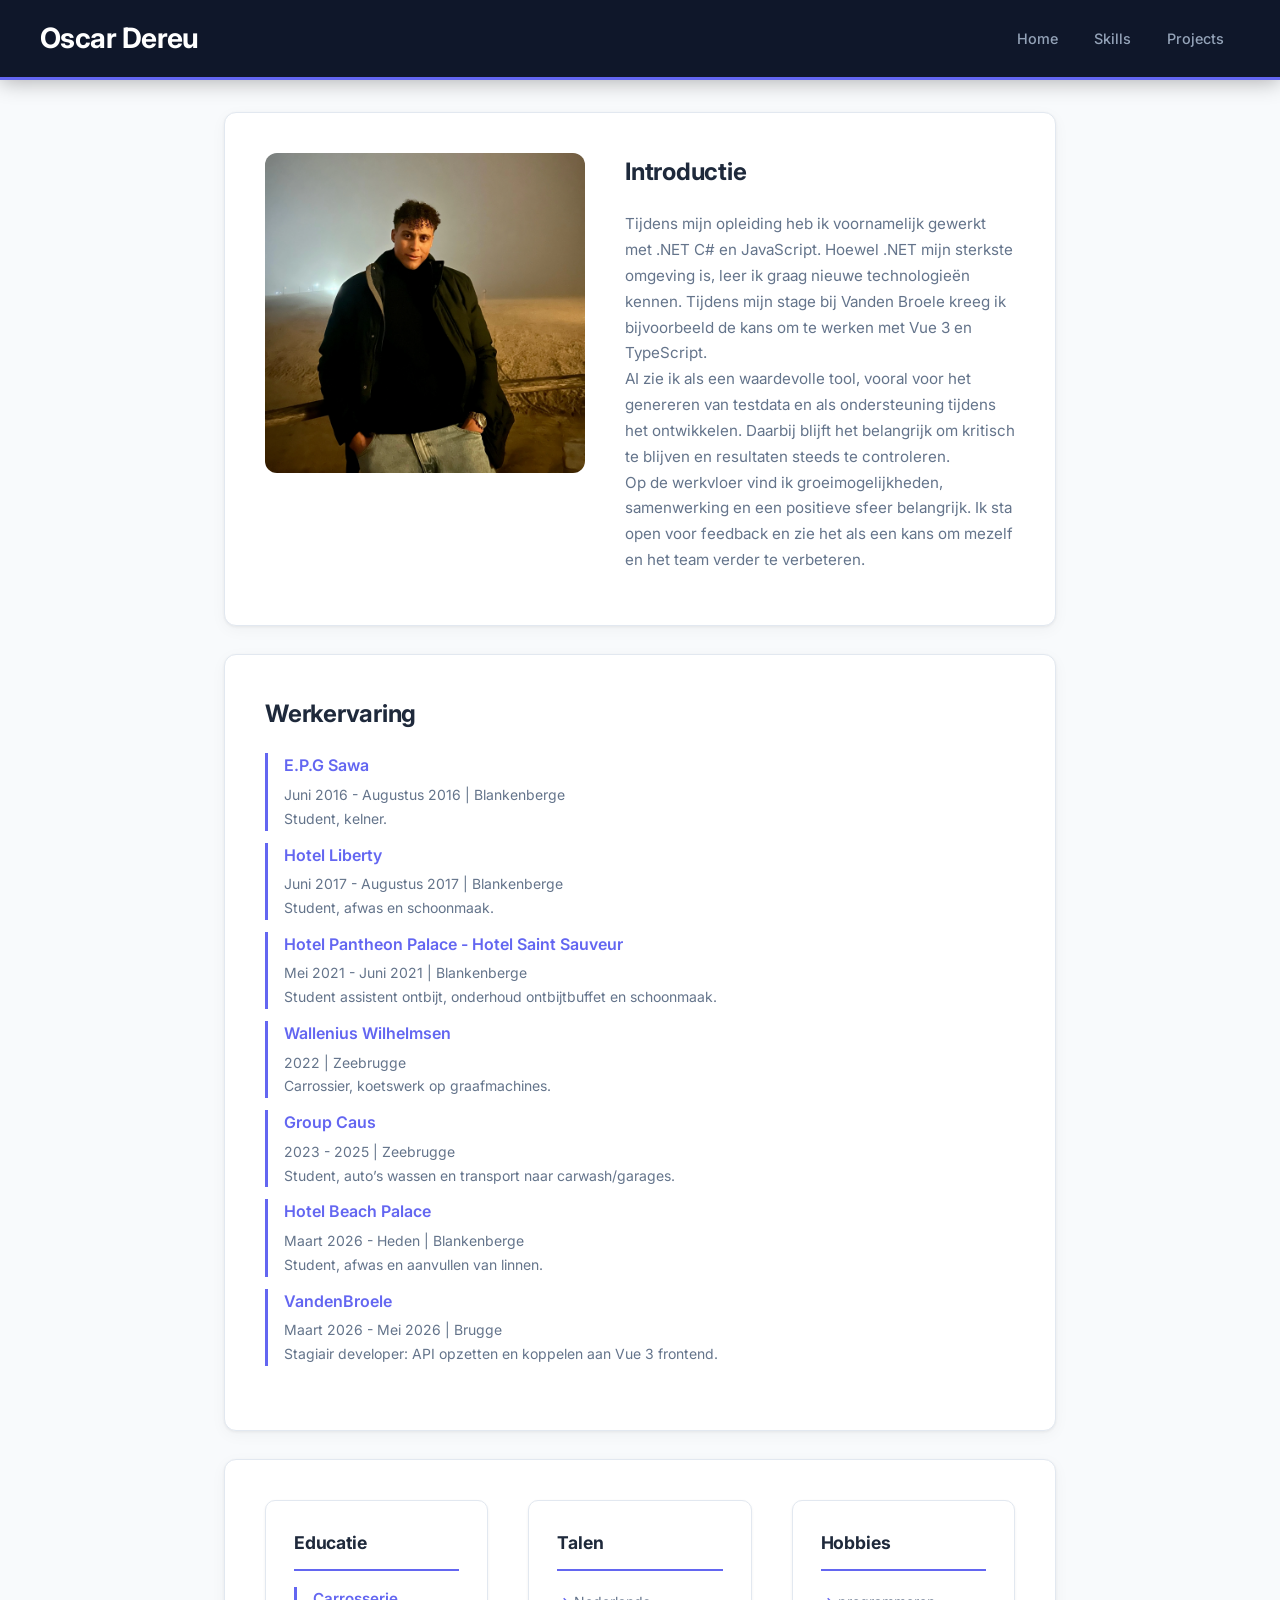
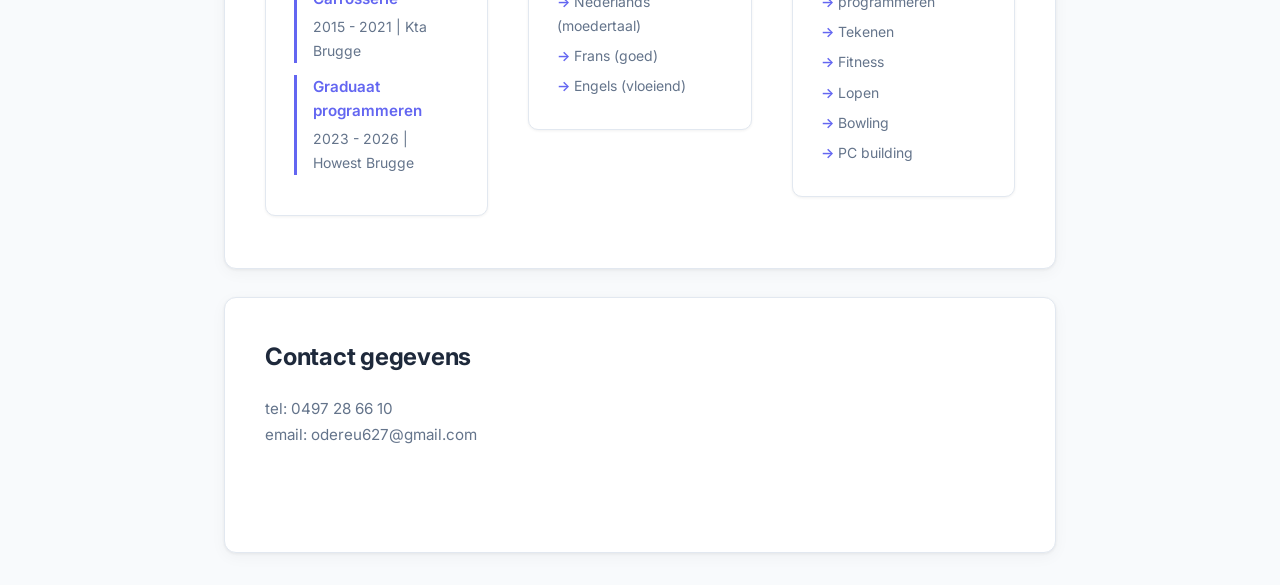
==== index.html @ b898b73a "Add project pages and style" ====
<!doctype html>
<html lang="en">
  <head>
    <meta charset="UTF-8" />
    <meta name="viewport" content="width=device-width, initial-scale=1.0" />
    <link rel="stylesheet" href="assets/css/reset.css" />
    <link rel="stylesheet" href="assets/css/base.css" />
    <link rel="stylesheet" href="assets/css/components.css" />
    <link rel="stylesheet" href="assets/css/cards.css" />
    <title>Home</title>
  </head>
  <body>
    <header>
      <div>
        <h1>Oscar Dereu</h1>
      </div>

      <nav class="navbar">
        <div class="navbar-items">
          <li class="navbar-item">
            <a href="#">Home</a>
          </li>

          <li class="navbar-item">
            <a href="pages/skills.html">Skills</a>
          </li>

          <li class="navbar-item">
            <a href="pages/projects.html">Projects</a>
          </li>
        </div>
      </nav>
    </header>

    <main>
      <section class="container">
        <img src="assets/images/self.webp" alt="picture" id="self" />

        <div>
          <h2>Introductie</h2>

          <p>
            Tijdens mijn opleiding heb ik voornamelijk gewerkt met .NET C# en
            JavaScript. Hoewel .NET mijn sterkste omgeving is, leer ik graag
            nieuwe technologieën kennen. Tijdens mijn stage bij Vanden Broele
            kreeg ik bijvoorbeeld de kans om te werken met Vue 3 en TypeScript.
          </p>

          <p>
            AI zie ik als een waardevolle tool, vooral voor het genereren van
            testdata en als ondersteuning tijdens het ontwikkelen. Daarbij
            blijft het belangrijk om kritisch te blijven en resultaten steeds te
            controleren.
          </p>

          <p>
            Op de werkvloer vind ik groeimogelijkheden, samenwerking en een
            positieve sfeer belangrijk. Ik sta open voor feedback en zie het als
            een kans om mezelf en het team verder te verbeteren.
          </p>
        </div>
      </section>

      <section class="container">
        <div>
          <h2>Werkervaring</h2>

          <div class="experience-item">
            <h3>E.P.G Sawa</h3>
            <p>
              Juni 2016 - Augustus 2016 | Blankenberge<br />
              Student, kelner.
            </p>
          </div>

          <div class="experience-item">
            <h3>Hotel Liberty</h3>
            <p>
              Juni 2017 - Augustus 2017 | Blankenberge<br />
              Student, afwas en schoonmaak.
            </p>
          </div>

          <div class="experience-item">
            <h3>Hotel Pantheon Palace - Hotel Saint Sauveur</h3>
            <p>
              Mei 2021 - Juni 2021 | Blankenberge<br />
              Student assistent ontbijt, onderhoud ontbijtbuffet en schoonmaak.
            </p>
          </div>

          <div class="experience-item">
            <h3>Wallenius Wilhelmsen</h3>
            <p>
              2022 | Zeebrugge<br />
              Carrossier, koetswerk op graafmachines.
            </p>
          </div>

          <div class="experience-item">
            <h3>Group Caus</h3>
            <p>
              2023 - 2025 | Zeebrugge<br />
              Student, auto’s wassen en transport naar carwash/garages.
            </p>
          </div>

          <div class="experience-item">
            <h3>Hotel Beach Palace</h3>
            <p>
              Maart 2026 - Heden | Blankenberge<br />
              Student, afwas en aanvullen van linnen.
            </p>
          </div>

          <div class="experience-item">
            <h3>VandenBroele</h3>
            <p>
              Maart 2026 - Mei 2026 | Brugge<br />
              Stagiair developer: API opzetten en koppelen aan Vue 3 frontend.
            </p>
          </div>
        </div>
      </section>

      <section class="container">
        <div class="card">
          <h2>Educatie</h2>

          <div class="experience-item">
            <h3>Carrosserie</h3>
            <p>2015 - 2021 | Kta Brugge</p>
          </div>

          <div class="experience-item">
            <h3>Graduaat programmeren</h3>
            <p>2023 - 2026 | Howest Brugge</p>
          </div>
        </div>
        <div class="card">
          <h2>Talen</h2>

          <ul>
            <li>Nederlands (moedertaal)</li>
            <li>Frans (goed)</li>
            <li>Engels (vloeiend)</li>
          </ul>
      </div>
      <div class="card">
          <h2>Hobbies</h2>

          <ul>
            <li>programmeren</li>
            <li>Tekenen</li>
            <li>Fitness</li>
            <li>Lopen</li>
            <li>Bowling</li>
            <li>PC building</li>
          </ul>
      </div>
      </section>
      <section class="container">
        <div>
            <h2>Contact gegevens</h2>

            <p>
                tel: 0497 28 66 10
            </p>

            <p>
                email: odereu627@gmail.com
            </p>

        </div>

      </section>
    </main>
  </body>
</html>
---- assets/css/base.css ----
@import url('https://fonts.googleapis.com/css2?family=Inter:wght@400;500;600;700&display=swap');

:root {
    --navy: #0F172A;
    --slate: #1E293B;
    --accent: #6366F1;
    --accent-light: #818CF8;
    --accent-glow: rgba(99, 102, 241, 0.15);
    --bg: #F8FAFC;
    --surface: #FFFFFF;
    --text: #1E293B;
    --text-muted: #64748B;
    --border: #E2E8F0;
}

*, *::before, *::after {
    box-sizing: border-box;
}

body {
    font-family: 'Inter', system-ui, sans-serif;
    background-color: var(--bg);
    color: var(--text);
    line-height: 1.6;
}

header, main, footer {
    margin-bottom: 2rem;
}

header {
    background-color: var(--navy);
    padding: 1rem 2.5rem;

    display: flex;
    justify-content: space-between;
    align-items: center;

    border-bottom: 3px solid var(--accent);
    box-shadow: 0 2px 20px rgba(0, 0, 0, 0.3);
}

header h1 {
    color: var(--surface);
    font-size: 1.75rem;
    font-weight: 700;
    letter-spacing: -0.02em;
}

header h1 span {
    color: var(--accent-light);
}

.navbar-items {
    display: flex;
    gap: 0.25rem;
    list-style: none;
}

header nav a {
    color: #94A3B8;
    text-decoration: none;
    font-weight: 500;
    font-size: 0.9rem;

    padding: 0.5rem 1rem;
    border-radius: 6px;

    transition: all 0.2s ease;
}

header nav a:hover {
    color: var(--surface);
    background-color: rgba(255, 255, 255, 0.08);
}

li {
    list-style: none;
}

main {
    margin-left: auto;
    margin-right: auto;
    width: 65%;
    max-width: 960px;
}

img {
    height: 20rem;
    border-radius: 12px;
    object-fit: cover;
}
---- assets/css/components.css ----
.container {
    margin-bottom: 1.75rem;
    display: flex;
    align-items: flex-start;
    justify-content: space-between;

    min-height: 16rem;
    padding: 2.5rem;

    background: var(--surface);
    border: 1px solid var(--border);
    border-radius: 12px;

    box-shadow: 0 1px 3px rgba(0, 0, 0, 0.06), 0 4px 16px rgba(0, 0, 0, 0.04);

    color: var(--text);
    gap: 2.5rem;

    transition: box-shadow 0.2s ease;
}

.container:hover {
    box-shadow: 0 4px 24px rgba(99, 102, 241, 0.1), 0 1px 3px rgba(0, 0, 0, 0.06);
}

.container h2 {
    color: var(--text);
    font-size: 1.5rem;
    font-weight: 700;
    margin-bottom: 1.25rem;
    letter-spacing: -0.01em;
}

.container h3 {
    color: var(--accent);
    font-size: 1rem;
    font-weight: 600;
    margin-bottom: 0.25rem;
}

.container div {
    margin-bottom: 0.75rem;
}

.container p {
    color: var(--text-muted);
    line-height: 1.7;
    font-size: 0.95rem;
}

.experience-item {
    border-left: 3px solid var(--accent);
    padding-left: 1rem;
    margin-bottom: 1.25rem;
}

.experience-item p {
    font-size: 0.875rem;
    color: var(--text-muted);
}

.link {
    display: inline-block;
    margin-top: 1rem;
    padding: 0.65rem 1.4rem;

    background-color: var(--accent);
    color: white;
    text-decoration: none;
    font-size: 0.9rem;
    font-weight: 500;

    border-radius: 8px;
    transition: all 0.2s ease;
    box-shadow: 0 2px 8px rgba(99, 102, 241, 0.3);
}

.link:hover {
    background-color: #4F46E5;
    transform: translateY(-2px);
    box-shadow: 0 4px 16px rgba(99, 102, 241, 0.4);
}

/* ── Project detail page ── */

.project-hero {
    background: var(--surface);
    border: 1px solid var(--border);
    border-radius: 12px;
    padding: 2.5rem;
    margin-bottom: 1.75rem;
    box-shadow: 0 1px 3px rgba(0,0,0,0.06);
}

.project-back a {
    font-size: 0.875rem;
    color: var(--accent);
    text-decoration: none;
    font-weight: 500;
    display: inline-block;
    margin-bottom: 1.25rem;
    transition: opacity 0.2s;
}

.project-back a:hover { opacity: 0.7; }

.project-hero h2 {
    font-size: 1.75rem;
    font-weight: 700;
    color: var(--text);
    letter-spacing: -0.02em;
    margin-bottom: 0.75rem;
}

.project-hero p {
    color: var(--text-muted);
    line-height: 1.75;
    max-width: 640px;
    margin-bottom: 1.25rem;
}

.badge-row {
    display: flex;
    flex-wrap: wrap;
    gap: 0.5rem;
    margin-bottom: 1.5rem;
}

.badge {
    background-color: var(--accent-glow);
    color: var(--accent);
    font-size: 0.8rem;
    font-weight: 600;
    padding: 0.3rem 0.75rem;
    border-radius: 999px;
    border: 1px solid rgba(99, 102, 241, 0.25);
}

.project-gallery-section {
    margin-bottom: 1.75rem;
}

.section-label {
    font-size: 0.75rem;
    font-weight: 700;
    text-transform: uppercase;
    letter-spacing: 0.1em;
    color: var(--text-muted);
    margin-bottom: 1rem;
}

.gallery {
    display: grid;
    grid-template-columns: repeat(3, 1fr);
    gap: 1rem;
}

.gallery img {
    width: 100%;
    height: 14rem;
    object-fit: cover;
    border-radius: 10px;
    border: 1px solid var(--border);
    transition: transform 0.2s ease, box-shadow 0.2s ease;
}

.gallery img:hover {
    transform: scale(1.02);
    box-shadow: 0 8px 24px rgba(0,0,0,0.12);
}

.project-details {
    display: grid;
    grid-template-columns: repeat(3, 1fr);
    gap: 1rem;
    margin-bottom: 2rem;
}

.detail-card {
    background: var(--surface);
    border: 1px solid var(--border);
    border-radius: 10px;
    padding: 1.75rem;
    box-shadow: 0 1px 3px rgba(0,0,0,0.06);
    transition: border-color 0.2s, box-shadow 0.2s;
}

.detail-card:hover {
    border-color: var(--accent);
    box-shadow: 0 4px 16px rgba(99, 102, 241, 0.1);
}

.detail-card h3 {
    font-size: 0.95rem;
    font-weight: 700;
    color: var(--text);
    margin-bottom: 0.75rem;
    padding-bottom: 0.6rem;
    border-bottom: 2px solid var(--accent);
}

.detail-card p, .detail-card li {
    font-size: 0.875rem;
    color: var(--text-muted);
    line-height: 1.7;
}

.detail-card ul {
    padding-left: 0;
}

.detail-card li {
    padding: 0.2rem 0;
}

.detail-card li::before {
    content: '→ ';
    color: var(--accent);
    font-weight: 600;
}
---- assets/css/cards.css ----
.card {
    background-color: var(--surface);

    border: 1px solid var(--border);
    border-radius: 10px;

    padding: 1.75rem;

    box-shadow: 0 1px 3px rgba(0, 0, 0, 0.06);

    transition: all 0.2s ease;
    flex: 1;
}

.card:hover {
    transform: translateY(-4px);
    border-color: var(--accent);
    box-shadow: 0 8px 24px rgba(99, 102, 241, 0.12);
}

.card h2 {
    color: var(--text);
    font-size: 1.1rem;
    font-weight: 700;
    margin-bottom: 1rem;
    padding-bottom: 0.75rem;
    border-bottom: 2px solid var(--accent);
    letter-spacing: -0.01em;
}

.card h3 {
    color: var(--accent);
    font-size: 0.95rem;
    font-weight: 600;
    margin-bottom: 0.25rem;
}

.card p, .card li {
    color: var(--text-muted);
    font-size: 0.875rem;
    line-height: 1.7;
}

.card ul {
    padding-left: 0;
}

.card ul li {
    padding: 0.2rem 0;
}

.card ul li::before {
    content: '→ ';
    color: var(--accent);
    font-weight: 600;
}
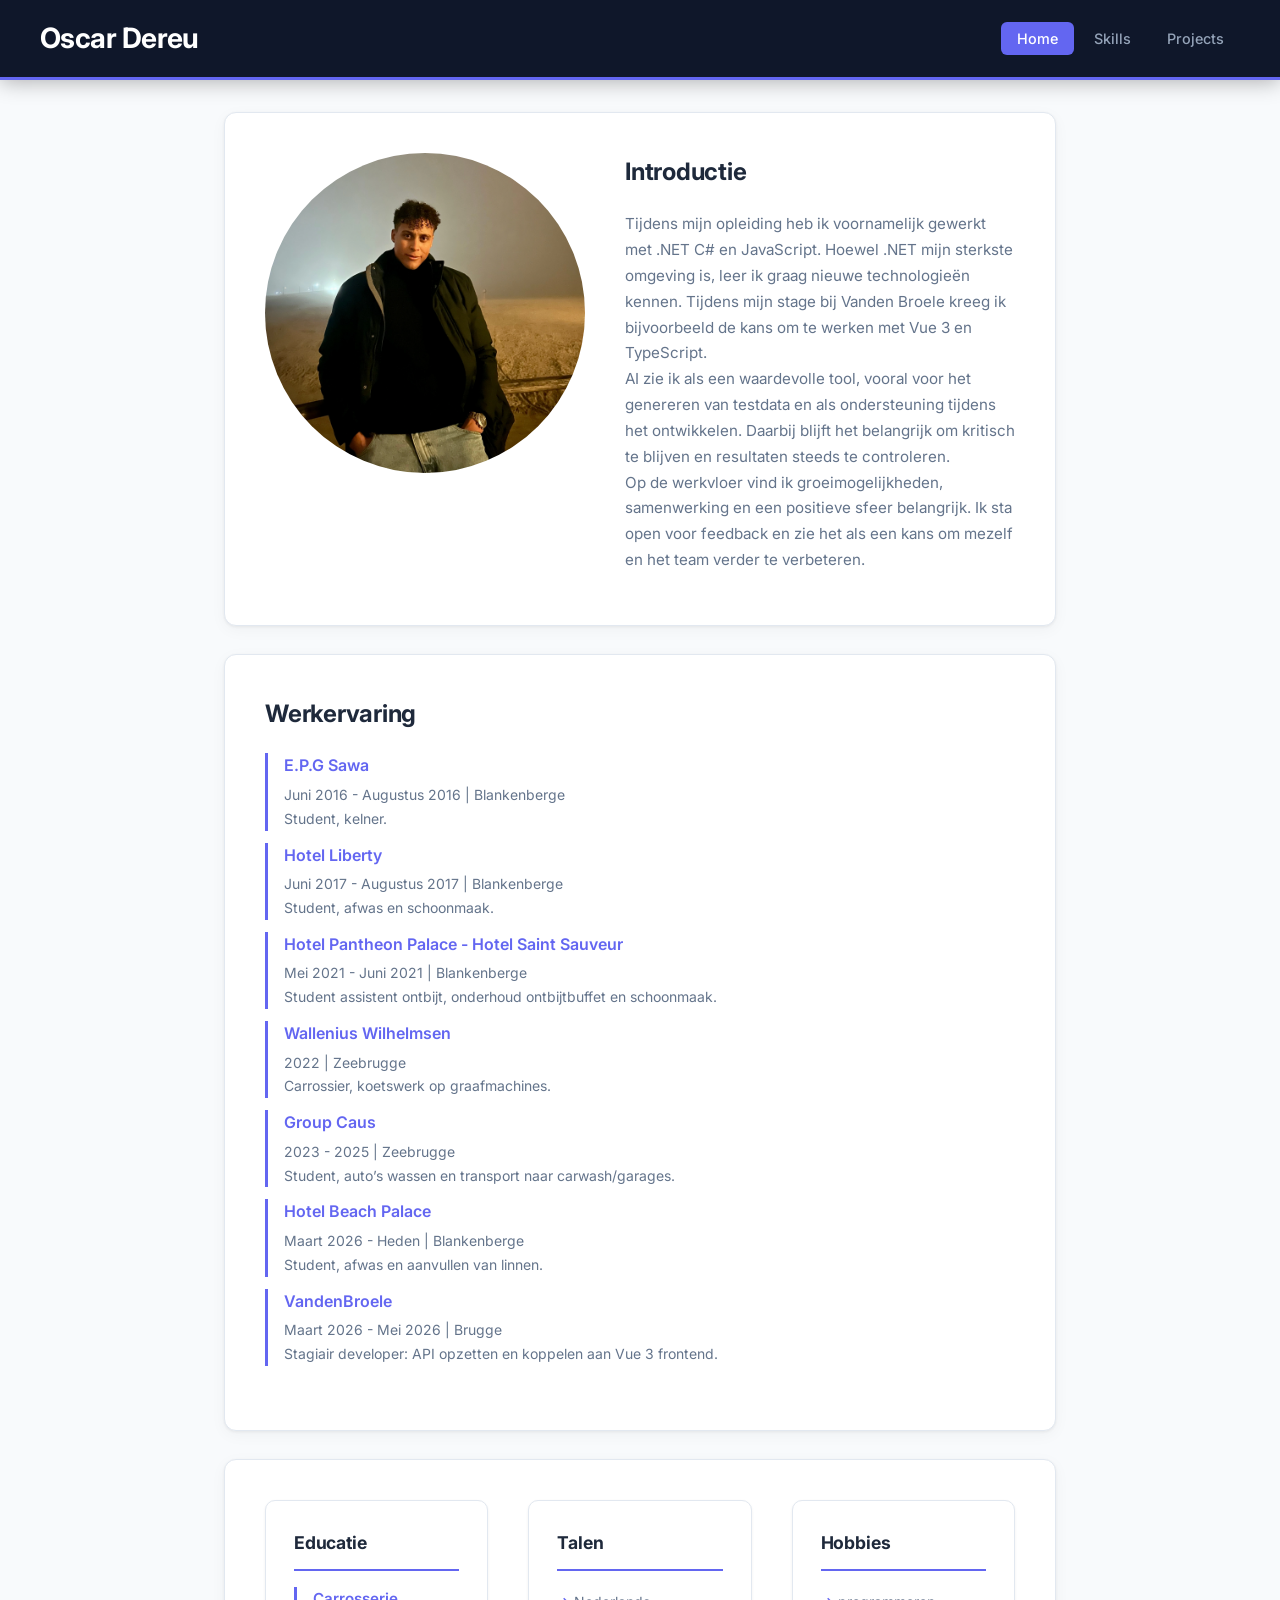
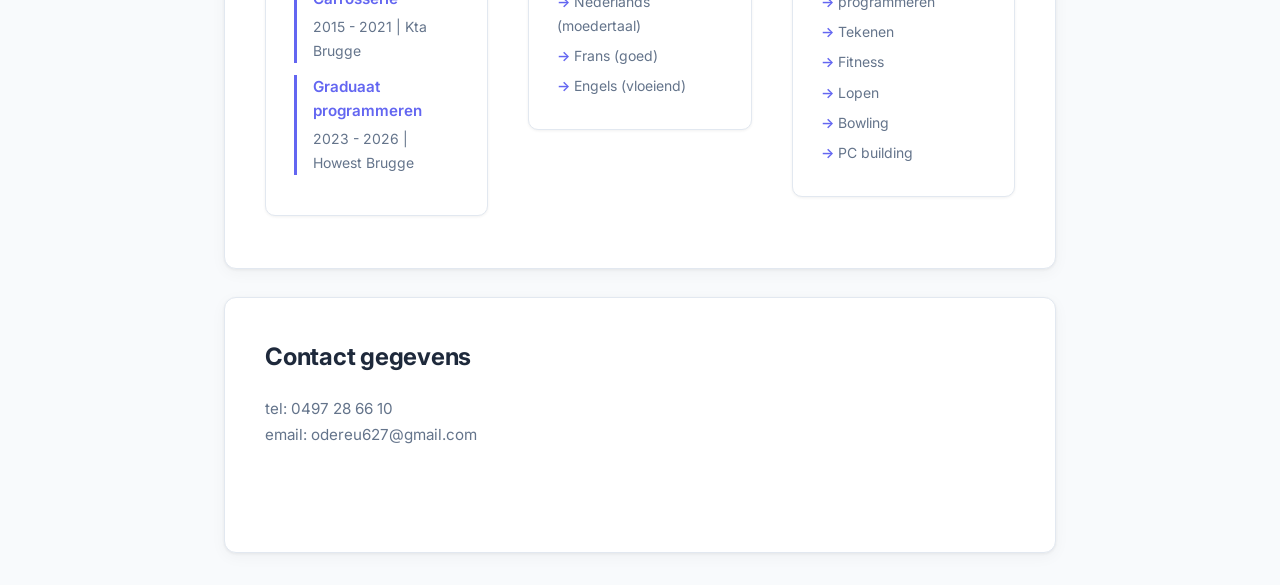
==== commit bab1b5b1: "Add new style to the skills page and add new pictures" ====
--- a/index.html
+++ b/index.html
@@ -175,5 +175,6 @@
 
       </section>
     </main>
+    <script src="assets/js/nav-active.js"></script>
   </body>
 </html>
--- a/assets/css/base.css
+++ b/assets/css/base.css
@@ -74,6 +74,11 @@
     background-color: rgba(255, 255, 255, 0.08);
 }
 
+header nav a.active {
+    color: var(--surface);
+    background-color: var(--accent);
+}
+
 li {
     list-style: none;
 }
@@ -90,3 +95,7 @@
     border-radius: 12px;
     object-fit: cover;
 }
+
+#self {
+    border-radius: 20rem;
+}
--- a/assets/css/components.css
+++ b/assets/css/components.css
@@ -218,3 +218,35 @@
     color: var(--accent);
     font-weight: 600;
 }
+
+/* ── Lightbox ── */
+
+#lightbox {
+    display: none;
+    position: fixed;
+    inset: 0;
+    background: rgba(0, 0, 0, 0.85);
+    backdrop-filter: blur(6px);
+    z-index: 1000;
+    align-items: center;
+    justify-content: center;
+    cursor: zoom-out;
+}
+
+#lightbox.active {
+    display: flex;
+}
+
+#lightbox img {
+    max-width: 90vw;
+    max-height: 90vh;
+    height: auto;
+    border-radius: 10px;
+    box-shadow: 0 24px 64px rgba(0, 0, 0, 0.6);
+    animation: lightbox-in 0.2s ease;
+}
+
+@keyframes lightbox-in {
+    from { opacity: 0; transform: scale(0.95); }
+    to   { opacity: 1; transform: scale(1); }
+}
--- a/assets/css/cards.css
+++ b/assets/css/cards.css
@@ -1,3 +1,59 @@
+/* ── Skills page ── */
+
+.skills-main {
+    margin: 0 auto;
+    width: 65%;
+    max-width: 960px;
+}
+
+.skills-columns {
+    display: grid;
+    grid-template-columns: repeat(2, 1fr);
+    gap: 1.25rem;
+}
+
+.skill-category-card {
+    background: var(--surface);
+    border: 1px solid var(--border);
+    border-radius: 12px;
+    padding: 1.75rem;
+    box-shadow: 0 1px 3px rgba(0, 0, 0, 0.06), 0 4px 16px rgba(0, 0, 0, 0.04);
+    transition: box-shadow 0.2s ease, border-color 0.2s ease;
+}
+
+.skill-category-card:hover {
+    border-color: var(--accent);
+    box-shadow: 0 4px 24px rgba(99, 102, 241, 0.1), 0 1px 3px rgba(0, 0, 0, 0.06);
+}
+
+.skill-category-card h2 {
+    font-size: 1rem;
+    font-weight: 700;
+    color: var(--text);
+    margin-bottom: 1rem;
+    padding-bottom: 0.6rem;
+    border-bottom: 2px solid var(--accent);
+    letter-spacing: -0.01em;
+}
+
+.skill-badges {
+    display: flex;
+    flex-wrap: wrap;
+    gap: 0.5rem;
+}
+
+.skill-badge {
+    background-color: var(--accent-glow);
+    color: var(--accent);
+    font-size: 0.8rem;
+    font-weight: 600;
+    padding: 0.3rem 0.75rem;
+    border-radius: 999px;
+    border: 1px solid rgba(99, 102, 241, 0.25);
+}
+
+/* ── General cards ── */
+
 .card {
     background-color: var(--surface);
 
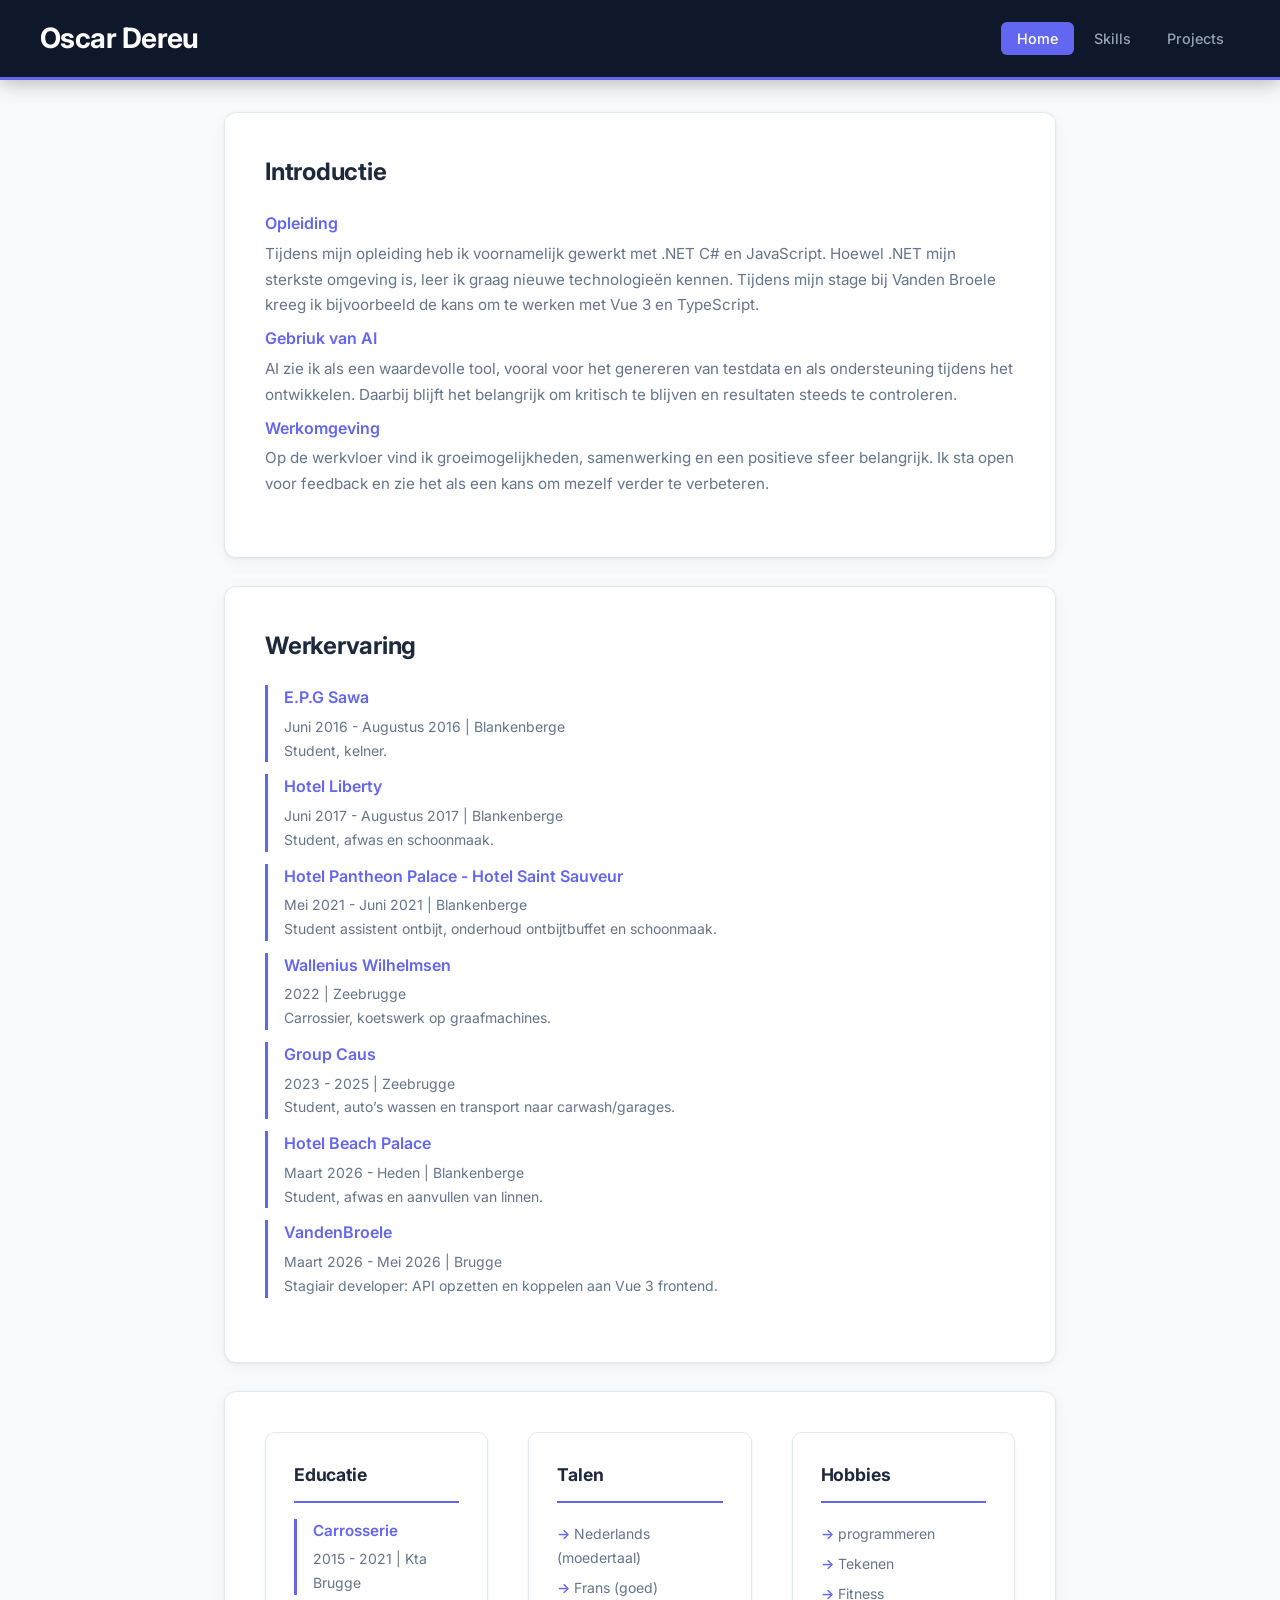
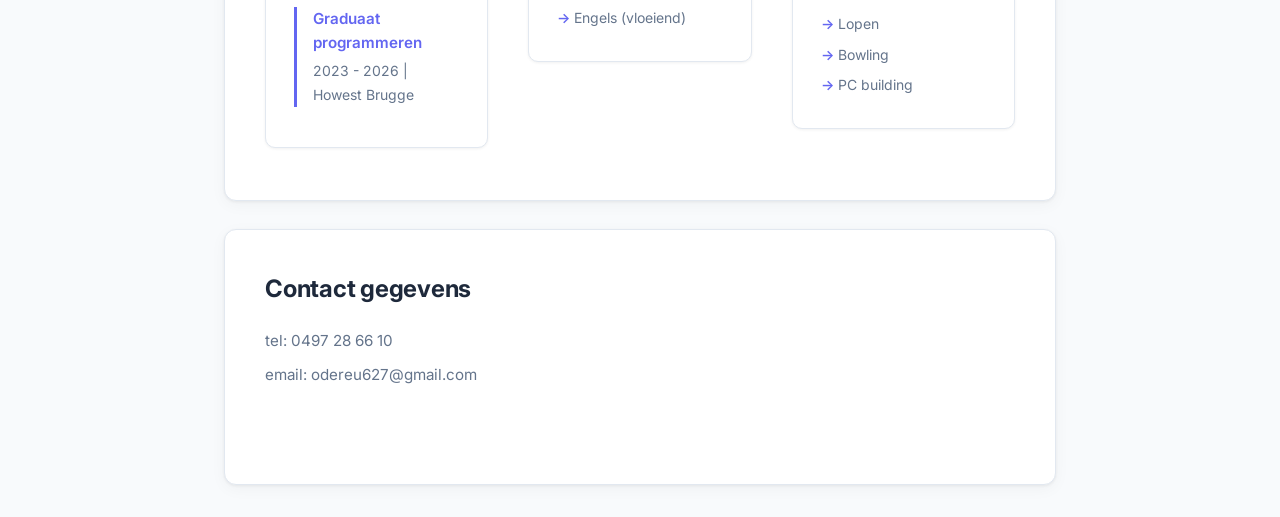
==== commit fd69a8d1: "Translate texts and add deploy files" ====
--- a/index.html
+++ b/index.html
@@ -7,6 +7,7 @@
     <link rel="stylesheet" href="assets/css/base.css" />
     <link rel="stylesheet" href="assets/css/components.css" />
     <link rel="stylesheet" href="assets/css/cards.css" />
+    <link rel="stylesheet" href="assets/css/responsive.css" />
     <title>Home</title>
   </head>
   <body>
@@ -34,11 +35,12 @@
 
     <main>
       <section class="container">
-        <img src="assets/images/self.webp" alt="picture" id="self" />
+        <!-- <img src="assets/images/self.webp" alt="picture" id="self" /> -->
 
         <div>
           <h2>Introductie</h2>
 
+          <h3>Opleiding</h3>
           <p>
             Tijdens mijn opleiding heb ik voornamelijk gewerkt met .NET C# en
             JavaScript. Hoewel .NET mijn sterkste omgeving is, leer ik graag
@@ -46,6 +48,7 @@
             kreeg ik bijvoorbeeld de kans om te werken met Vue 3 en TypeScript.
           </p>
 
+          <h3>Gebriuk van AI</h3>
           <p>
             AI zie ik als een waardevolle tool, vooral voor het genereren van
             testdata en als ondersteuning tijdens het ontwikkelen. Daarbij
@@ -53,10 +56,11 @@
             controleren.
           </p>
 
+          <h3>Werkomgeving</h3>
           <p>
             Op de werkvloer vind ik groeimogelijkheden, samenwerking en een
             positieve sfeer belangrijk. Ik sta open voor feedback en zie het als
-            een kans om mezelf en het team verder te verbeteren.
+            een kans om mezelf verder te verbeteren.
           </p>
         </div>
       </section>
--- a/assets/css/base.css
+++ b/assets/css/base.css
@@ -99,3 +99,7 @@
 #self {
     border-radius: 20rem;
 }
+
+p {
+    margin-bottom: 0.5rem;
+}
--- a/assets/css/components.css
+++ b/assets/css/components.css
@@ -217,6 +217,48 @@
     content: '→ ';
     color: var(--accent);
     font-weight: 600;
+}
+
+/* ── Projects grid ── */
+
+.projects-grid {
+    display: grid;
+    grid-template-columns: 1fr;
+    gap: 1.25rem;
+    width: 65%;
+    max-width: 960px;
+    margin: 0 auto;
+}
+
+.project-card {
+    background: var(--surface);
+    border: 1px solid var(--border);
+    border-radius: 12px;
+    padding: 1.75rem;
+    box-shadow: 0 1px 3px rgba(0,0,0,0.06);
+    transition: border-color 0.2s, box-shadow 0.2s;
+    display: flex;
+    flex-direction: column;
+    align-items: flex-start;
+}
+
+.project-card:hover {
+    border-color: var(--accent);
+    box-shadow: 0 4px 24px rgba(99, 102, 241, 0.1);
+}
+
+.project-card h2 {
+    font-size: 1.1rem;
+    font-weight: 700;
+    color: var(--text);
+    margin-bottom: 0.75rem;
+}
+
+.project-card p {
+    font-size: 0.875rem;
+    color: var(--text-muted);
+    line-height: 1.7;
+    margin-bottom: 0.5rem;
 }
 
 /* ── Lightbox ── */
--- a/assets/css/cards.css
+++ b/assets/css/cards.css
@@ -39,6 +39,7 @@
 .skill-badges {
     display: flex;
     flex-wrap: wrap;
+    align-items: flex-start;
     gap: 0.5rem;
 }
 
--- a/assets/css/responsive.css
+++ b/assets/css/responsive.css
@@ -0,0 +1,84 @@
+/* Tablet: ≤ 768px */
+@media (max-width: 768px) {
+
+    header {
+        flex-direction: column;
+        align-items: flex-start;
+        gap: 0.75rem;
+        padding: 1rem 1.25rem;
+    }
+
+    main {
+        width: 90%;
+    }
+
+    .skills-main {
+        width: 90%;
+    }
+
+    .container {
+        flex-direction: column;
+        gap: 1.25rem;
+        padding: 1.5rem;
+    }
+
+    img {
+        height: 14rem;
+        width: 100%;
+    }
+
+    #self {
+        height: 10rem;
+        width: 10rem;
+        align-self: center;
+    }
+
+    .skills-columns {
+        grid-template-columns: 1fr;
+    }
+
+    .gallery {
+        grid-template-columns: repeat(2, 1fr);
+    }
+
+    .project-details {
+        grid-template-columns: 1fr;
+    }
+
+    .projects-grid {
+        width: 90%;
+    }
+}
+
+/* Mobile: ≤ 480px */
+@media (max-width: 480px) {
+
+    header h1 {
+        font-size: 1.25rem;
+    }
+
+    .navbar-items {
+        flex-wrap: wrap;
+        gap: 0.25rem;
+    }
+
+    main {
+        width: 95%;
+    }
+
+    .skills-main {
+        width: 95%;
+    }
+
+    .gallery {
+        grid-template-columns: 1fr;
+    }
+
+    .gallery img {
+        height: 10rem;
+    }
+
+    .badge-row {
+        gap: 0.35rem;
+    }
+}
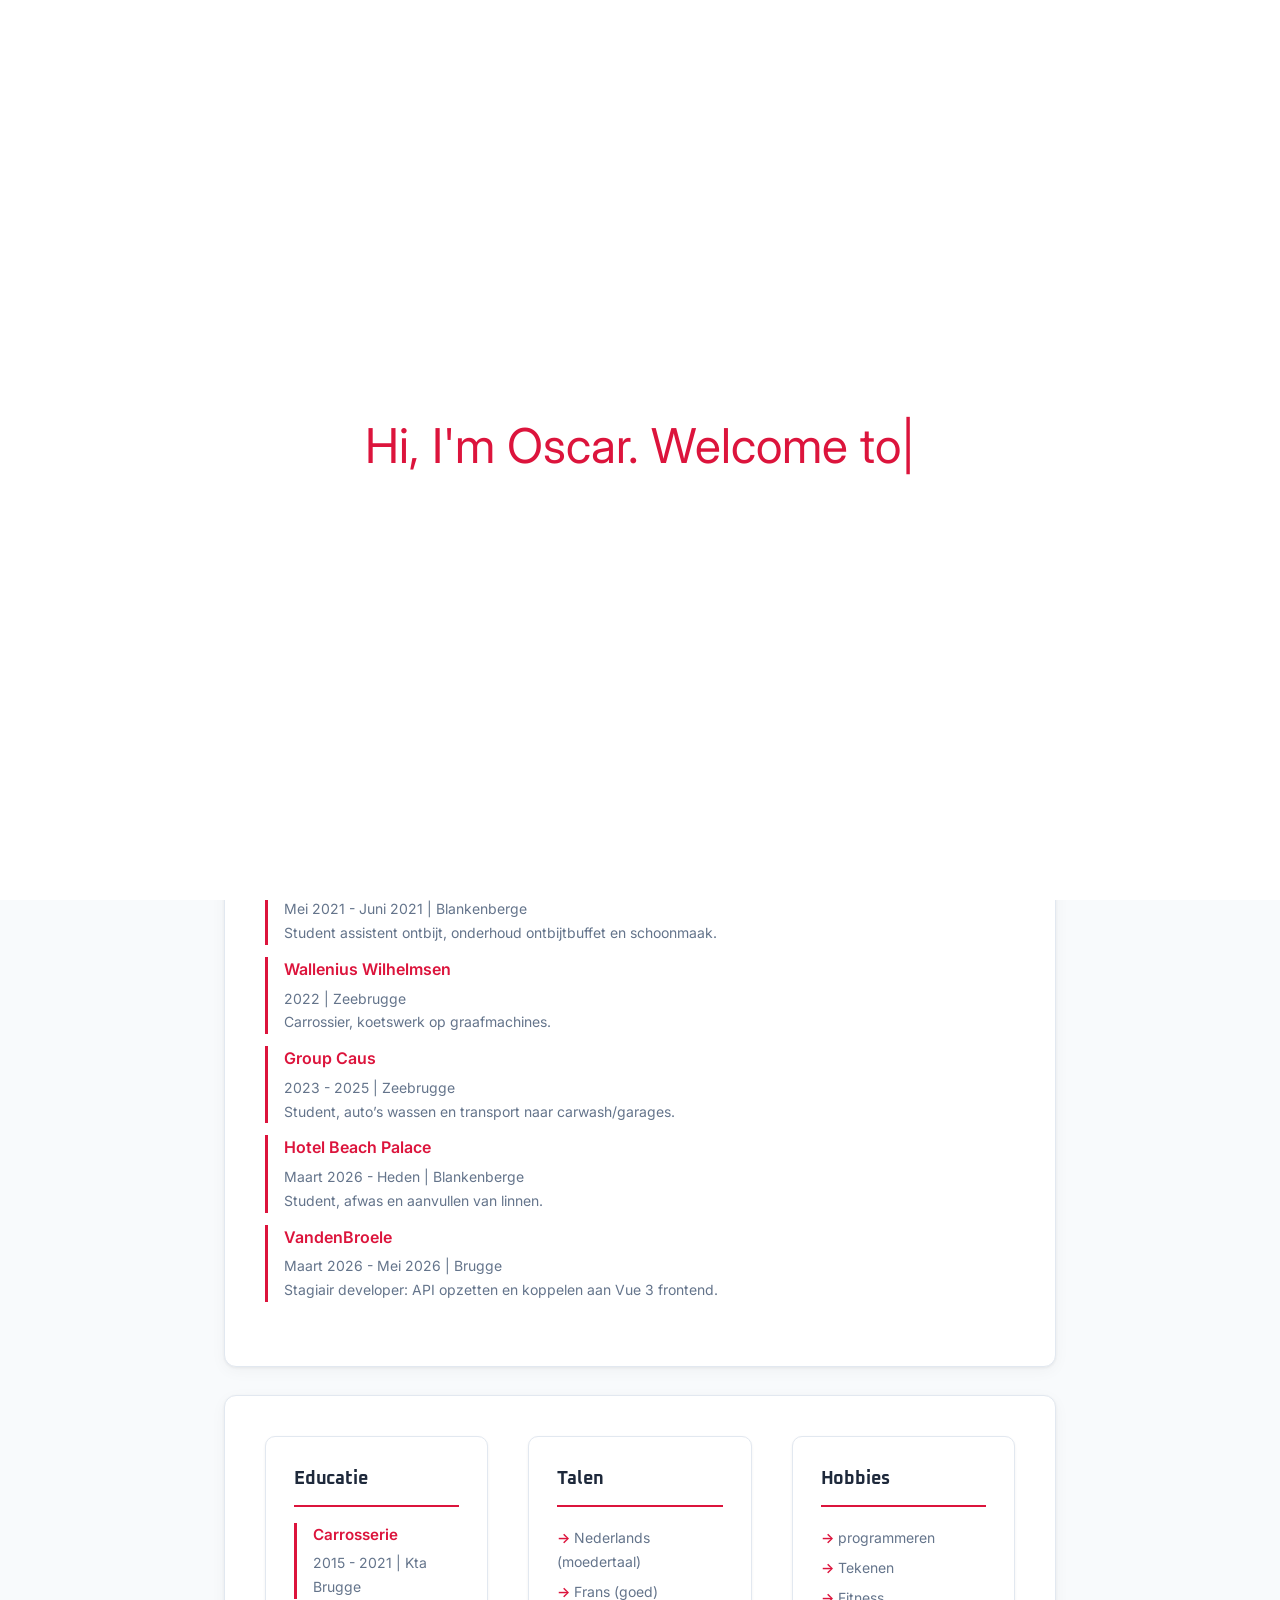
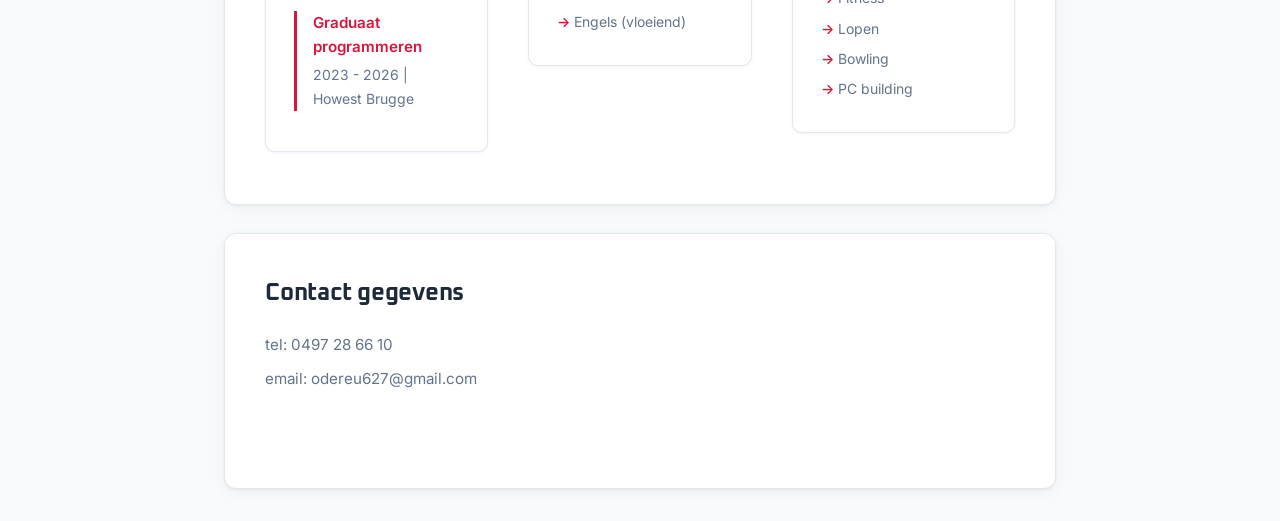
==== commit b61aa877: "Add new style" ====
--- a/index.html
+++ b/index.html
@@ -8,9 +8,21 @@
     <link rel="stylesheet" href="assets/css/components.css" />
     <link rel="stylesheet" href="assets/css/cards.css" />
     <link rel="stylesheet" href="assets/css/responsive.css" />
+    <link rel="preconnect" href="https://fonts.googleapis.com" />
+    <link rel="preconnect" href="https://fonts.gstatic.com" crossorigin />
+    <link
+      rel="stylesheet"
+      href="https://fonts.googleapis.com/css2?family=Inter:wght@400;500;600;700&family=Oxanium:wght@500;600;700&display=swap"
+    />
+    <script src="assets/js/intro.js" defer></script>
     <title>Home</title>
   </head>
   <body>
+    <div id="intro" class="intro" aria-hidden="true">
+      <p class="intro__text">
+        <span id="intro-typed"></span><span class="intro__cursor">|</span>
+      </p>
+    </div>
     <header>
       <div>
         <h1>Oscar Dereu</h1>
@@ -149,8 +161,8 @@
             <li>Frans (goed)</li>
             <li>Engels (vloeiend)</li>
           </ul>
-      </div>
-      <div class="card">
+        </div>
+        <div class="card">
           <h2>Hobbies</h2>
 
           <ul>
@@ -161,24 +173,19 @@
             <li>Bowling</li>
             <li>PC building</li>
           </ul>
-      </div>
+        </div>
       </section>
       <section class="container">
         <div>
-            <h2>Contact gegevens</h2>
+          <h2>Contact gegevens</h2>
 
-            <p>
-                tel: 0497 28 66 10
-            </p>
+          <p>tel: 0497 28 66 10</p>
 
-            <p>
-                email: odereu627@gmail.com
-            </p>
-
+          <p>email: odereu627@gmail.com</p>
         </div>
-
       </section>
     </main>
+    <footer></footer>
     <script src="assets/js/nav-active.js"></script>
   </body>
 </html>
--- a/assets/css/base.css
+++ b/assets/css/base.css
@@ -1,77 +1,116 @@
-@import url('https://fonts.googleapis.com/css2?family=Inter:wght@400;500;600;700&display=swap');
+@import url("https://fonts.googleapis.com/css2?family=Inter:wght@400;500;600;700&family=Oxanium:wght@500;600;700&display=swap");
 
 :root {
-    --navy: #0F172A;
-    --slate: #1E293B;
-    --accent: #6366F1;
-    --accent-light: #818CF8;
-    --accent-glow: rgba(99, 102, 241, 0.15);
-    --bg: #F8FAFC;
-    --surface: #FFFFFF;
-    --text: #1E293B;
-    --text-muted: #64748B;
-    --border: #E2E8F0;
+  --navy: #0f172a;
+  --slate: #1e293b;
+  --accent: crimson;
+  --accent-light: #fff;
+  --accent-glow: rgba(99, 102, 241, 0.15);
+  --bg: #f8fafc;
+  --surface: #ffffff;
+  --text: #1e293b;
+  --text-muted: #64748b;
+  --border: #e2e8f0;
+  --header-h: 80px;
+  --progress-h: 4px;
 }
 
-*, *::before, *::after {
-    box-sizing: border-box;
+*,
+*::before,
+*::after {
+  box-sizing: border-box;
 }
 
 body {
-    font-family: 'Inter', system-ui, sans-serif;
-    background-color: var(--bg);
-    color: var(--text);
-    line-height: 1.6;
+  font-family: "Inter", system-ui, sans-serif;
+  color: var(--text);
+  line-height: 1.6;
+  padding-top: calc(var(--header-h) + var(--progress-h) + 2rem);
+  background-color: var(--bg);
 }
 
-header, main, footer {
-    margin-bottom: 2rem;
+main,
+footer {
+  margin-bottom: 2rem;
 }
 
 header {
-    background-color: var(--navy);
-    padding: 1rem 2.5rem;
+  position: fixed;
+  top: 0;
+  left: 0;
+  width: 100%;
+  height: var(--header-h);
+  z-index: 100;
+  background-color: var(--navy);
+  padding: 1rem 2.5rem;
+  display: flex;
+  justify-content: space-between;
+  align-items: center;
+  box-shadow: 0 2px 20px rgba(0, 0, 0, 0.3);
+}
 
-    display: flex;
-    justify-content: space-between;
-    align-items: center;
+/* Track + fill, sitting just under the fixed header */
+header::before,
+header::after {
+    content: "";
+    position: absolute;
+    left: 0;
+    top: 100%;
+    width: 100%;
+    height: var(--progress-h);
+}
 
-    border-bottom: 3px solid var(--accent);
-    box-shadow: 0 2px 20px rgba(0, 0, 0, 0.3);
+header::before {
+    background: var(--border);
+}
+
+header::after {
+    background: var(--accent);
+    transform-origin: left;
+    transform: scaleX(0);
+    animation: scroll-progress linear both;
+    animation-timeline: scroll(root);   /* must come after `animation` */
+}
+
+@keyframes scroll-progress {
+    to { transform: scaleX(1); }
 }
 
 header h1 {
-    color: var(--surface);
-    font-size: 1.75rem;
-    font-weight: 700;
-    letter-spacing: -0.02em;
+  color: var(--surface);
+  font-size: 1.75rem;
+  font-weight: 700;
+  letter-spacing: -0.02em;
 }
 
 header h1 span {
-    color: var(--accent-light);
+  color: var(--accent-light);
 }
 
 .navbar-items {
-    display: flex;
-    gap: 0.25rem;
-    list-style: none;
+  display: flex;
+  gap: 0.25rem;
+  list-style: none;
 }
 
 header nav a {
+    font-family: "Oxanium", "Inter", system-ui, sans-serif;
     color: #94A3B8;
     text-decoration: none;
     font-weight: 500;
-    font-size: 0.9rem;
 
     padding: 0.5rem 1rem;
     border-radius: 6px;
+    border: 2px solid transparent; 
 
-    transition: all 0.2s ease;
+    transition: color 0.4s, background-color 0.4s, border-color 0.4s, box-shadow 0.4s;
 }
 
 header nav a:hover {
     color: var(--surface);
-    background-color: rgba(255, 255, 255, 0.08);
+    border-color: var(--accent);
+    background-color: rgba(166, 166, 166, 0.1);
+    box-shadow: 0 0 10px 5px var(--accent-glow);
 }
 
 header nav a.active {
@@ -79,27 +118,37 @@
     background-color: var(--accent);
 }
 
+/* Hovering the current page's link glows in your accent color instead of grey */
+header nav a.active:hover {
+    border-color: var(--accent-light);
+    box-shadow: 0 0 10px 5px var(--accent-glow);
+}
+
+h1, h2 {
+    font-family: "Oxanium", "Inter", system-ui, sans-serif;
+}
+
 li {
-    list-style: none;
+  list-style: none;
 }
 
 main {
-    margin-left: auto;
-    margin-right: auto;
-    width: 65%;
-    max-width: 960px;
+  margin-left: auto;
+  margin-right: auto;
+  width: 65%;
+  max-width: 960px;
 }
 
 img {
-    height: 20rem;
-    border-radius: 12px;
-    object-fit: cover;
+  height: 20rem;
+  border-radius: 12px;
+  object-fit: cover;
 }
 
 #self {
-    border-radius: 20rem;
+  border-radius: 20rem;
 }
 
 p {
-    margin-bottom: 0.5rem;
-}+  margin-bottom: 0.5rem;
+}
--- a/assets/css/components.css
+++ b/assets/css/components.css
@@ -76,7 +76,7 @@
 }
 
 .link:hover {
-    background-color: #4F46E5;
+    background-color: var(--accent-glow);
     transform: translateY(-2px);
     box-shadow: 0 4px 16px rgba(99, 102, 241, 0.4);
 }
@@ -292,3 +292,24 @@
     from { opacity: 0; transform: scale(0.95); }
     to   { opacity: 1; transform: scale(1); }
 }
+
+.intro {
+  position: fixed;
+  inset: 0;
+  z-index: 9999;              /* above everything, including your nav */
+  display: grid;
+  place-items: center;
+  background: #fff;        /* match your site's colors */
+  color: var(--accent);
+  transition: opacity 0.6s ease, visibility 0.6s ease;
+}
+.intro--hide {
+  opacity: 0;
+  visibility: hidden;         /* stops it blocking clicks after fading */
+}
+.intro__text { font-size: clamp(1.5rem, 4vw, 3rem); }
+.intro__cursor { animation: blink 0.8s steps(1) infinite; }
+@keyframes blink { 50% { opacity: 0; } }
+
+/* Stop the page scrolling while the intro is showing */
+body.intro-active { overflow: hidden; }
--- a/assets/css/cards.css
+++ b/assets/css/cards.css
@@ -2,16 +2,21 @@
 
 .skills-main {
     margin: 0 auto;
-    width: 65%;
-    max-width: 960px;
+    width: 80%;
+    max-width: 1100px;
 }
 
 .skills-columns {
     display: grid;
-    grid-template-columns: repeat(2, 1fr);
+    grid-template-columns: repeat(3, 1fr);
     gap: 1.25rem;
 }
 
+
+.skill-category-card:nth-child(4n + 2),
+.skill-category-card:nth-child(4n + 3) {
+    grid-column: span 2;
+}
 .skill-category-card {
     background: var(--surface);
     border: 1px solid var(--border);
--- a/assets/css/responsive.css
+++ b/assets/css/responsive.css
@@ -1,9 +1,15 @@
 /* Tablet: ≤ 768px */
 @media (max-width: 768px) {
+
+    /* The header stacks name + nav here, so the fixed header needs more height */
+    :root {
+        --header-h: 120px;
+    }
 
     header {
         flex-direction: column;
         align-items: flex-start;
+        justify-content: center;
         gap: 0.75rem;
         padding: 1rem 1.25rem;
     }
@@ -37,6 +43,14 @@
         grid-template-columns: 1fr;
     }
 
+    /* Undo the brick spans, or the 1-column grids grow an extra column */
+    .skill-category-card:nth-child(4n + 2),
+    .skill-category-card:nth-child(4n + 3),
+    .project-card:nth-child(4n + 1),
+    .project-card:nth-child(4n) {
+        grid-column: auto;
+    }
+
     .gallery {
         grid-template-columns: repeat(2, 1fr);
     }
@@ -47,11 +61,17 @@
 
     .projects-grid {
         width: 90%;
+        grid-template-columns: 1fr;
     }
 }
 
 /* Mobile: ≤ 480px */
 @media (max-width: 480px) {
+
+    /* Smaller h1 here, so the stacked header is a bit shorter */
+    :root {
+        --header-h: 108px;
+    }
 
     header h1 {
         font-size: 1.25rem;
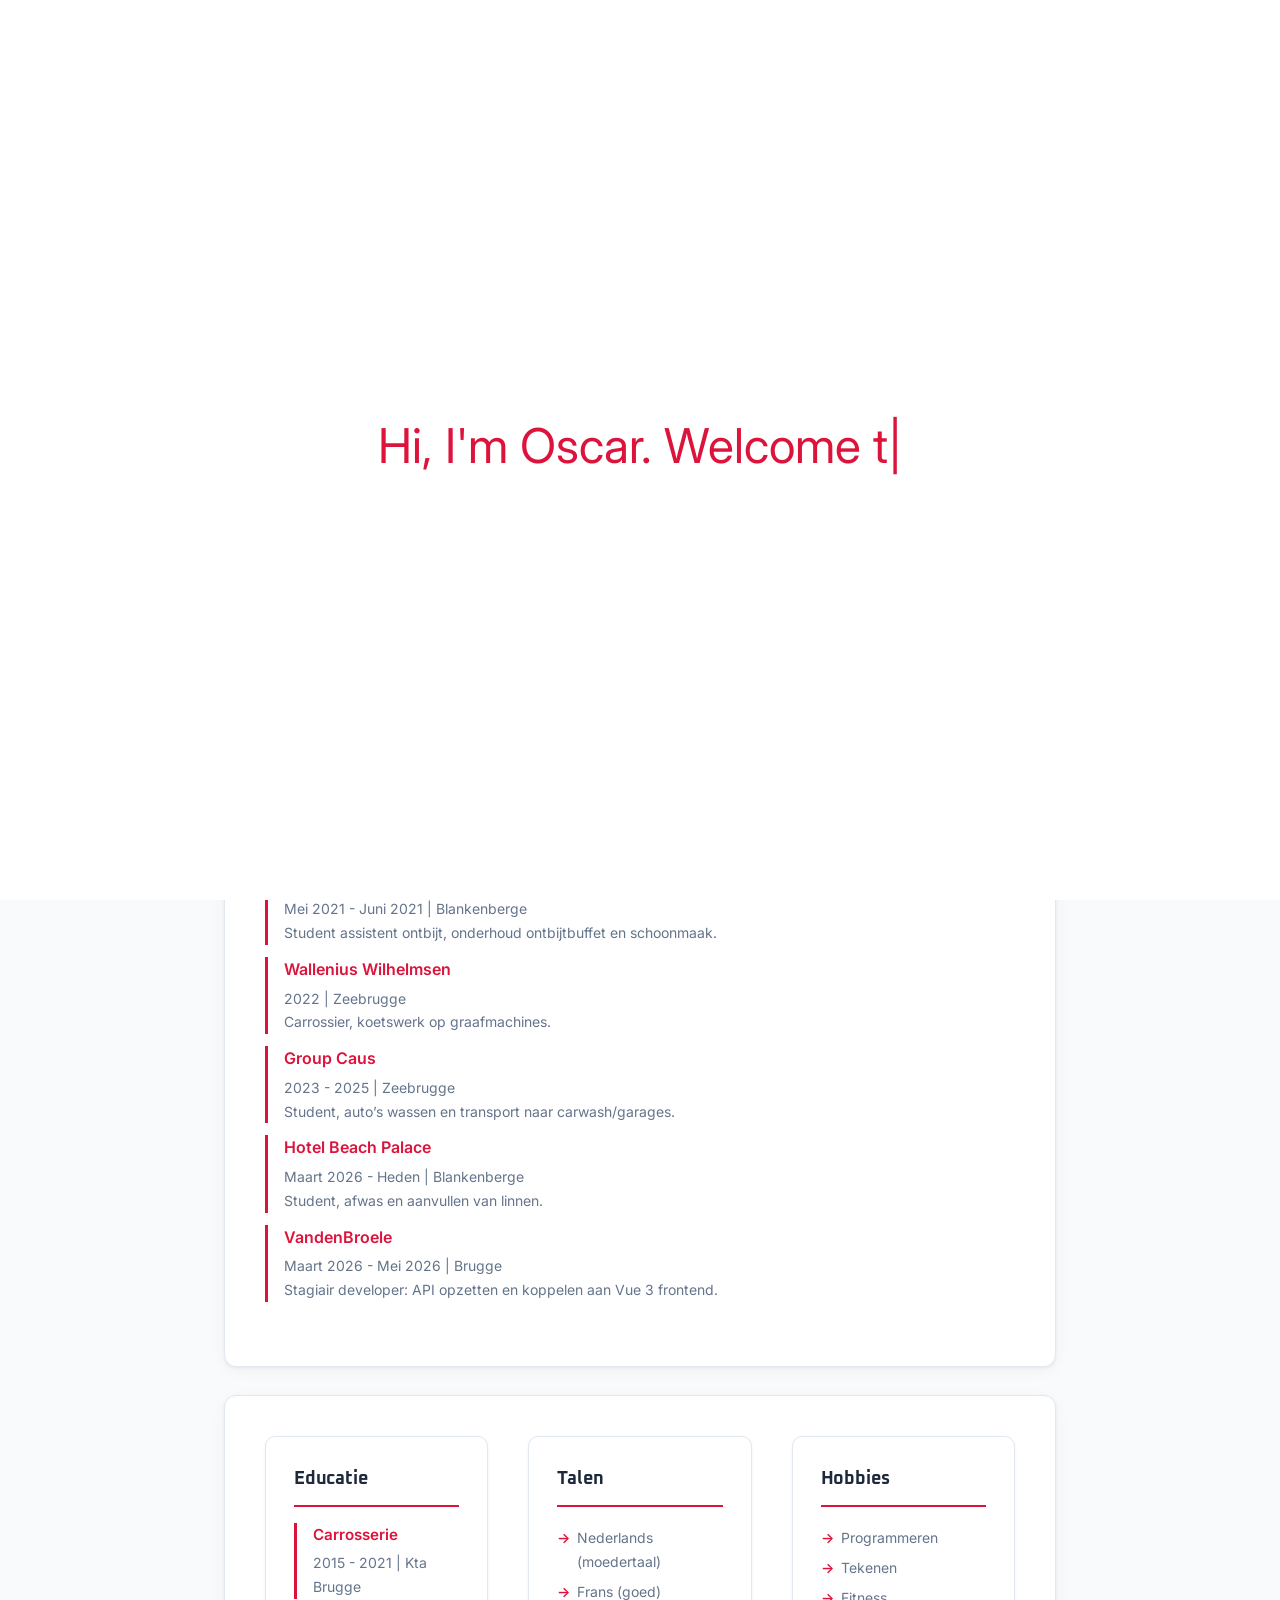
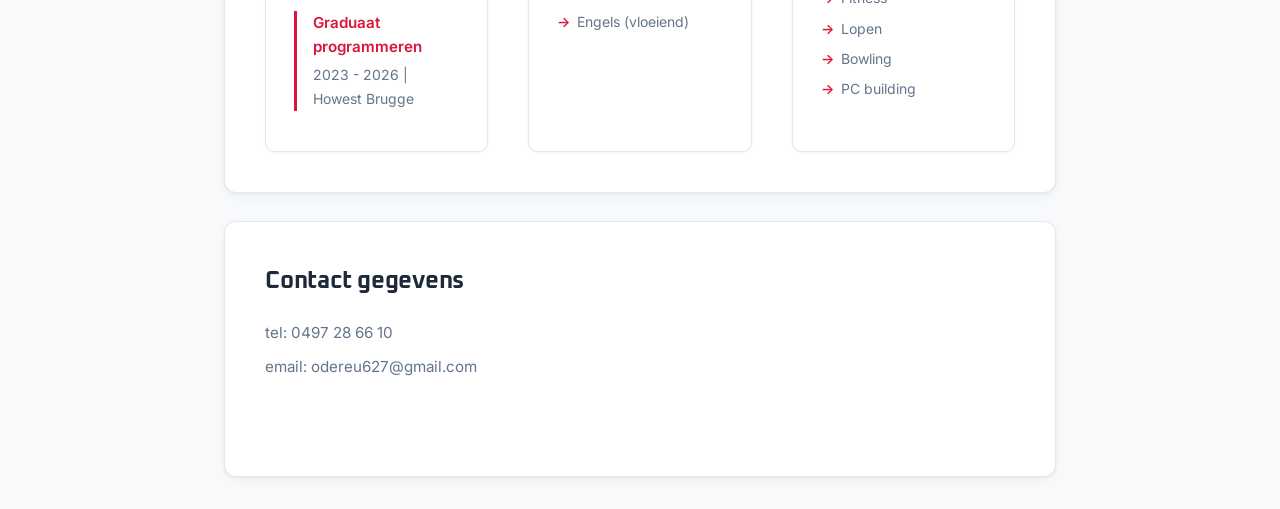
==== commit d238a37b: "Even out the home page cards - Educatie, Talen and Hobbies cards now share the same height and width" ====
--- a/index.html
+++ b/index.html
@@ -60,7 +60,7 @@
             kreeg ik bijvoorbeeld de kans om te werken met Vue 3 en TypeScript.
           </p>
 
-          <h3>Gebriuk van AI</h3>
+          <h3>Gebruik van AI</h3>
           <p>
             AI zie ik als een waardevolle tool, vooral voor het genereren van
             testdata en als ondersteuning tijdens het ontwikkelen. Daarbij
@@ -139,7 +139,7 @@
         </div>
       </section>
 
-      <section class="container">
+      <section class="container container--cards">
         <div class="card">
           <h2>Educatie</h2>
 
@@ -166,7 +166,7 @@
           <h2>Hobbies</h2>
 
           <ul>
-            <li>programmeren</li>
+            <li>Programmeren</li>
             <li>Tekenen</li>
             <li>Fitness</li>
             <li>Lopen</li>
--- a/assets/css/components.css
+++ b/assets/css/components.css
@@ -20,7 +20,7 @@
 }
 
 .container:hover {
-    box-shadow: 0 4px 24px rgba(99, 102, 241, 0.1), 0 1px 3px rgba(0, 0, 0, 0.06);
+    box-shadow: 0 4px 24px rgba(220, 20, 60, 0.1), 0 1px 3px rgba(0, 0, 0, 0.06);
 }
 
 .container h2 {
@@ -42,6 +42,16 @@
     margin-bottom: 0.75rem;
 }
 
+/* A row of cards inside a container: all cards the same height */
+.container--cards {
+    align-items: stretch;
+}
+
+.container--cards > .card {
+    margin-bottom: 0;
+    min-width: 0;                 /* equal widths, even with long words inside */
+}
+
 .container p {
     color: var(--text-muted);
     line-height: 1.7;
@@ -72,13 +82,14 @@
 
     border-radius: 8px;
     transition: all 0.2s ease;
-    box-shadow: 0 2px 8px rgba(99, 102, 241, 0.3);
+    box-shadow: 0 2px 8px rgba(220, 20, 60, 0.3);
 }
 
 .link:hover {
     background-color: var(--accent-glow);
+    color: var(--accent);   /* white text would vanish on the pale hover background */
     transform: translateY(-2px);
-    box-shadow: 0 4px 16px rgba(99, 102, 241, 0.4);
+    box-shadow: 0 4px 16px rgba(220, 20, 60, 0.4);
 }
 
 /* ── Project detail page ── */
@@ -119,6 +130,30 @@
     margin-bottom: 1.25rem;
 }
 
+/* Quick facts strip under the project title */
+.project-facts {
+    display: flex;
+    flex-wrap: wrap;
+    gap: 0.75rem 2.5rem;
+    margin-top: 1.5rem;
+    padding-top: 1.25rem;
+    border-top: 1px solid var(--border);
+}
+
+.project-facts dt {
+    font-size: 0.7rem;
+    font-weight: 700;
+    text-transform: uppercase;
+    letter-spacing: 0.1em;
+    color: var(--text-muted);
+}
+
+.project-facts dd {
+    font-size: 0.9rem;
+    font-weight: 600;
+    color: var(--text);
+}
+
 .badge-row {
     display: flex;
     flex-wrap: wrap;
@@ -133,7 +168,7 @@
     font-weight: 600;
     padding: 0.3rem 0.75rem;
     border-radius: 999px;
-    border: 1px solid rgba(99, 102, 241, 0.25);
+    border: 1px solid rgba(220, 20, 60, 0.25);
 }
 
 .project-gallery-section {
@@ -149,31 +184,102 @@
     margin-bottom: 1rem;
 }
 
+.section-hint {
+    font-weight: 500;
+    text-transform: none;
+    letter-spacing: 0;
+}
+
+/* Gallery: first screenshot featured full width, the rest two per row */
 .gallery {
     display: grid;
-    grid-template-columns: repeat(3, 1fr);
-    gap: 1rem;
+    grid-template-columns: repeat(2, 1fr);
+    gap: 1.25rem 1rem;
+}
+
+.gallery figure:first-child {
+    grid-column: 1 / -1;
 }
 
 .gallery img {
+    display: block;
     width: 100%;
-    height: 14rem;
-    object-fit: cover;
+    height: auto;
+    aspect-ratio: 16 / 10;
+    object-fit: contain;          /* show the whole screen, never crop it */
+    background: var(--surface);
     border-radius: 10px;
     border: 1px solid var(--border);
     transition: transform 0.2s ease, box-shadow 0.2s ease;
 }
 
+.gallery figure:first-child img {
+    aspect-ratio: auto;           /* featured image keeps its own shape */
+    max-height: 32rem;
+}
+
 .gallery img:hover {
-    transform: scale(1.02);
+    transform: translateY(-2px);
     box-shadow: 0 8px 24px rgba(0,0,0,0.12);
 }
 
+.gallery figcaption {
+    margin-top: 0.5rem;
+    font-size: 0.8rem;
+    color: var(--text-muted);
+}
+
+/* Detail cards: "built" and "learned" stacked on the left (wide),
+   tech stack running down the right side next to both */
 .project-details {
     display: grid;
     grid-template-columns: repeat(3, 1fr);
+    align-items: start;           /* cards keep their own height, no empty space */
     gap: 1rem;
     margin-bottom: 2rem;
+}
+
+.detail-card--wide {
+    grid-column: 1 / span 2;
+}
+
+.detail-card--side {
+    grid-column: 3;
+    grid-row: 1 / span 2;
+}
+
+.detail-card--list ul {
+    columns: 2;
+    column-gap: 2.5rem;
+}
+
+.detail-card--list li {
+    break-inside: avoid;          /* keep each point in one column */
+}
+
+/* Tech stack as labelled badge groups */
+.stack-group + .stack-group {
+    margin-top: 0.9rem;
+}
+
+.stack-label {
+    display: block;
+    font-size: 0.7rem;
+    font-weight: 700;
+    text-transform: uppercase;
+    letter-spacing: 0.1em;
+    color: var(--text-muted);
+    margin-bottom: 0.4rem;
+}
+
+.stack-group .badge-row {
+    gap: 0.35rem;
+    margin-bottom: 0;
+}
+
+.stack-group .badge {
+    font-size: 0.75rem;
+    padding: 0.2rem 0.6rem;
 }
 
 .detail-card {
@@ -187,7 +293,7 @@
 
 .detail-card:hover {
     border-color: var(--accent);
-    box-shadow: 0 4px 16px rgba(99, 102, 241, 0.1);
+    box-shadow: 0 4px 16px rgba(220, 20, 60, 0.1);
 }
 
 .detail-card h3 {
@@ -210,24 +316,38 @@
 }
 
 .detail-card li {
-    padding: 0.2rem 0;
-}
-
+    position: relative;
+    padding: 0.2rem 0 0.2rem 1.4rem;
+}
+
+/* Check marks for "Wat ik heb geleerd"; hanging so wrapped lines stay aligned */
 .detail-card li::before {
-    content: '→ ';
+    content: '✓';
+    position: absolute;
+    left: 0;
     color: var(--accent);
-    font-weight: 600;
+    font-weight: 700;
 }
 
 /* ── Projects grid ── */
 
 .projects-grid {
     display: grid;
-    grid-template-columns: 1fr;
+    grid-template-columns: repeat(3, 1fr);
     gap: 1.25rem;
-    width: 65%;
-    max-width: 960px;
+    width: 100%;             /* already inside <main>, which sets the page width */
     margin: 0 auto;
+}
+
+/* Brick pattern: wide, narrow / narrow, wide (repeats every 4 cards) */
+.project-card:nth-child(4n + 1),
+.project-card:nth-child(4n) {
+    grid-column: span 2;
+}
+
+/* Line up the "Bekijk project" links at the bottom of each row */
+.project-card .link {
+    margin-top: auto;
 }
 
 .project-card {
@@ -244,7 +364,7 @@
 
 .project-card:hover {
     border-color: var(--accent);
-    box-shadow: 0 4px 24px rgba(99, 102, 241, 0.1);
+    box-shadow: 0 4px 24px rgba(220, 20, 60, 0.1);
 }
 
 .project-card h2 {
--- a/assets/css/cards.css
+++ b/assets/css/cards.css
@@ -28,7 +28,7 @@
 
 .skill-category-card:hover {
     border-color: var(--accent);
-    box-shadow: 0 4px 24px rgba(99, 102, 241, 0.1), 0 1px 3px rgba(0, 0, 0, 0.06);
+    box-shadow: 0 4px 24px rgba(220, 20, 60, 0.1), 0 1px 3px rgba(0, 0, 0, 0.06);
 }
 
 .skill-category-card h2 {
@@ -55,7 +55,7 @@
     font-weight: 600;
     padding: 0.3rem 0.75rem;
     border-radius: 999px;
-    border: 1px solid rgba(99, 102, 241, 0.25);
+    border: 1px solid rgba(220, 20, 60, 0.25);
 }
 
 /* ── General cards ── */
@@ -77,7 +77,7 @@
 .card:hover {
     transform: translateY(-4px);
     border-color: var(--accent);
-    box-shadow: 0 8px 24px rgba(99, 102, 241, 0.12);
+    box-shadow: 0 8px 24px rgba(220, 20, 60, 0.12);
 }
 
 .card h2 {
@@ -108,11 +108,15 @@
 }
 
 .card ul li {
-    padding: 0.2rem 0;
+    position: relative;
+    padding: 0.2rem 0 0.2rem 1.25rem;
 }
 
+/* Hanging arrow: stays beside the text, wrapped lines line up under the text */
 .card ul li::before {
-    content: '→ ';
+    content: '→';
+    position: absolute;
+    left: 0;
     color: var(--accent);
     font-weight: 600;
 }
--- a/assets/css/responsive.css
+++ b/assets/css/responsive.css
@@ -59,6 +59,16 @@
         grid-template-columns: 1fr;
     }
 
+    .detail-card--wide,
+    .detail-card--side {
+        grid-column: auto;
+        grid-row: auto;
+    }
+
+    .detail-card--list ul {
+        columns: 1;
+    }
+
     .projects-grid {
         width: 90%;
         grid-template-columns: 1fr;
@@ -94,8 +104,8 @@
         grid-template-columns: 1fr;
     }
 
-    .gallery img {
-        height: 10rem;
+    .project-hero {
+        padding: 1.5rem;
     }
 
     .badge-row {
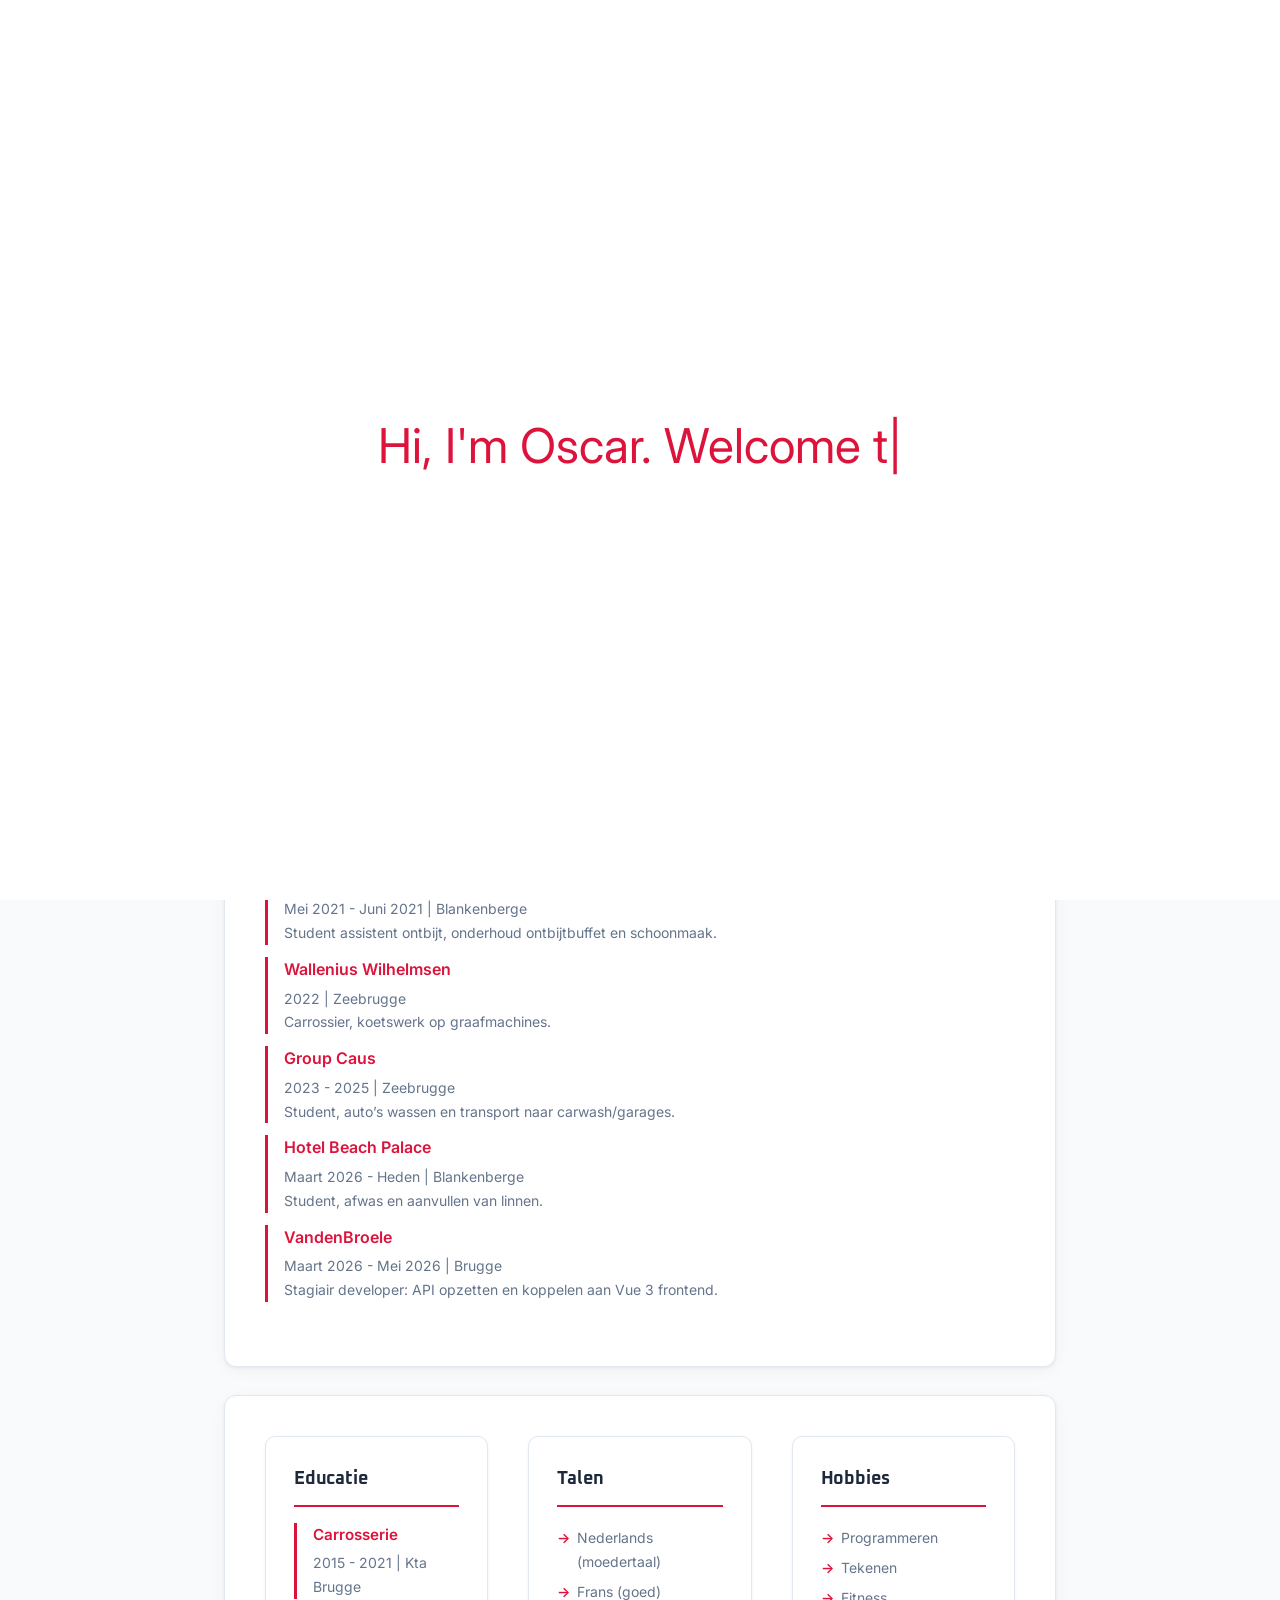
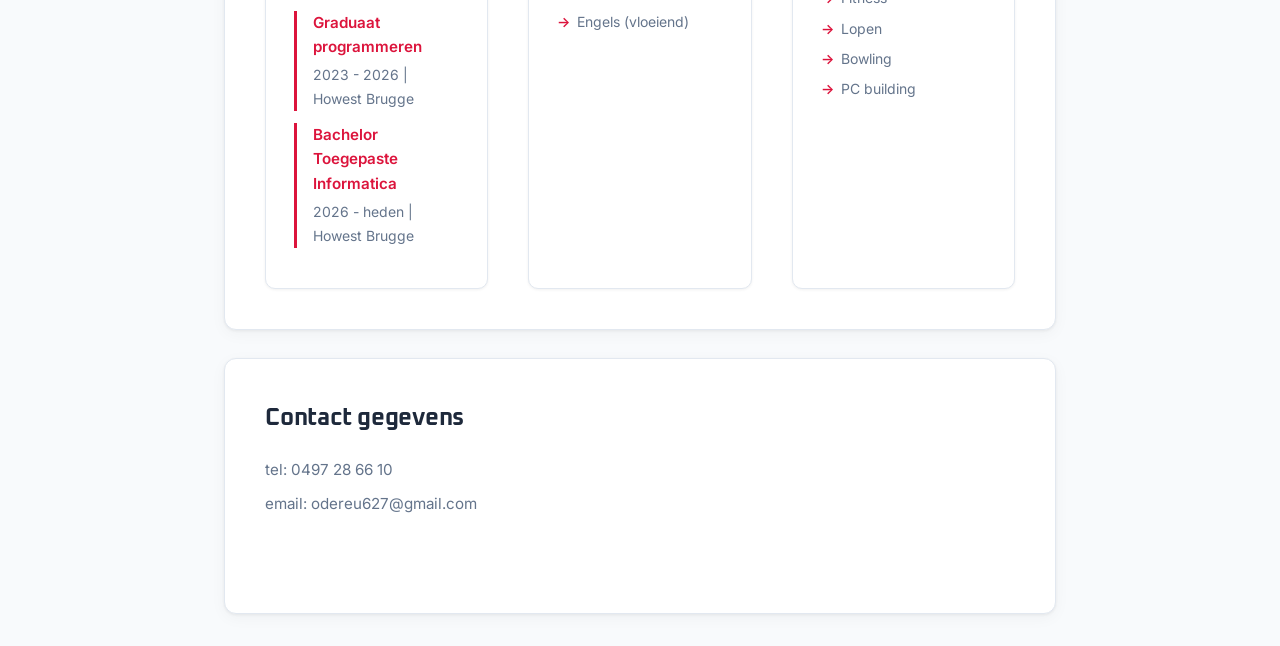
==== commit b2873beb: "Add course to index" ====
--- a/index.html
+++ b/index.html
@@ -152,6 +152,11 @@
             <h3>Graduaat programmeren</h3>
             <p>2023 - 2026 | Howest Brugge</p>
           </div>
+
+            <div class="experience-item">
+              <h3>Bachelor Toegepaste Informatica</h3>
+              <p>2026 - heden | Howest Brugge</p>
+          </div>
         </div>
         <div class="card">
           <h2>Talen</h2>
